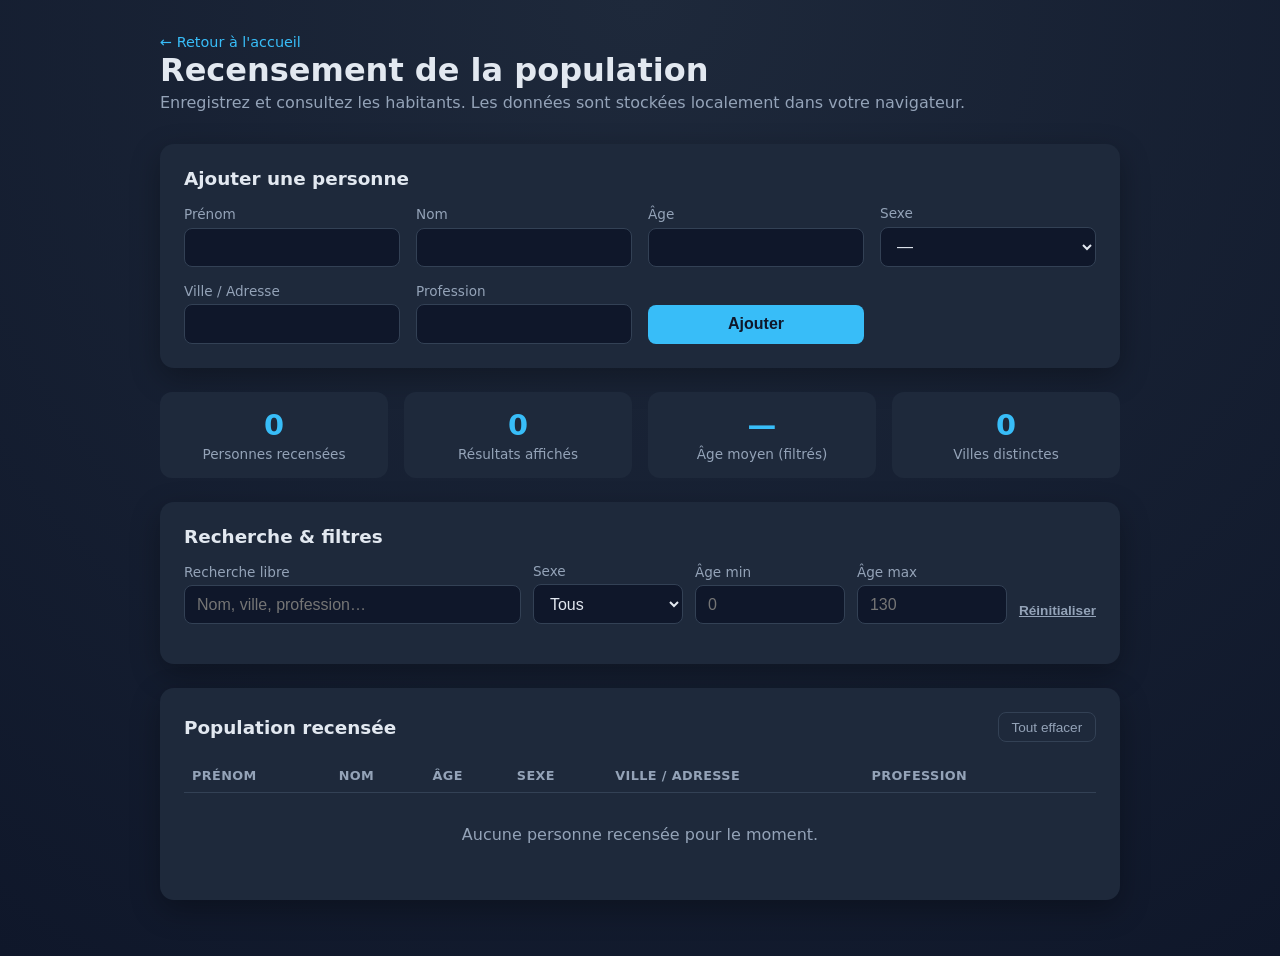
==== site/recensement.html @ 52215072 "Add search and filter to census app with live highlighting https://claude.ai/code/session_01UrPuHRsq" ====
<!doctype html>
<html lang="fr">
<head>
  <meta charset="utf-8">
  <meta name="viewport" content="width=device-width, initial-scale=1">
  <title>Recensement de la population</title>
  <style>
    :root {
      --bg: #0f172a;
      --card: #1e293b;
      --accent: #38bdf8;
      --text: #e2e8f0;
      --muted: #94a3b8;
      --danger: #f87171;
      --border: #334155;
    }
    * { box-sizing: border-box; }
    body {
      margin: 0;
      min-height: 100vh;
      font-family: system-ui, -apple-system, "Segoe UI", Roboto, sans-serif;
      background: radial-gradient(circle at top, #1e293b, var(--bg));
      color: var(--text);
      padding: 2rem 1rem;
    }
    .container { max-width: 960px; margin: 0 auto; }
    h1 { margin: 0 0 0.25rem; font-size: 2rem; }
    .subtitle { color: var(--muted); margin: 0 0 2rem; }
    a.back { color: var(--accent); text-decoration: none; font-size: 0.9rem; }
    a.back:hover { text-decoration: underline; }
    .card {
      background: var(--card);
      padding: 1.5rem;
      border-radius: 14px;
      box-shadow: 0 10px 30px rgba(0, 0, 0, 0.3);
      margin-bottom: 1.5rem;
    }
    .card h2 { margin: 0 0 1rem; font-size: 1.15rem; }
    form {
      display: grid;
      grid-template-columns: repeat(auto-fit, minmax(180px, 1fr));
      gap: 1rem;
      align-items: end;
    }
    .field { display: flex; flex-direction: column; gap: 0.35rem; }
    label { font-size: 0.85rem; color: var(--muted); }
    input, select {
      background: #0f172a;
      color: var(--text);
      border: 1px solid var(--border);
      padding: 0.6rem 0.75rem;
      font-size: 1rem;
      border-radius: 8px;
      outline: none;
      width: 100%;
    }
    input:focus, select:focus { border-color: var(--accent); }
    button {
      background: var(--accent);
      color: #0f172a;
      border: none;
      padding: 0.65rem 1.3rem;
      font-size: 1rem;
      font-weight: 600;
      border-radius: 8px;
      cursor: pointer;
      transition: transform 0.1s ease, filter 0.1s ease;
    }
    button:hover { filter: brightness(1.1); }
    button:active { transform: scale(0.97); }
    .stats { display: flex; gap: 1rem; flex-wrap: wrap; margin-bottom: 1.5rem; }
    .stat {
      background: var(--card);
      border-radius: 12px;
      padding: 1rem 1.25rem;
      flex: 1;
      min-width: 130px;
      text-align: center;
    }
    .stat .value { font-size: 1.8rem; font-weight: 700; color: var(--accent); }
    .stat .label { color: var(--muted); font-size: 0.85rem; margin-top: 0.25rem; }
    table { width: 100%; border-collapse: collapse; }
    th, td { text-align: left; padding: 0.6rem 0.5rem; border-bottom: 1px solid var(--border); font-size: 0.92rem; }
    th { color: var(--muted); font-weight: 600; font-size: 0.8rem; text-transform: uppercase; letter-spacing: 0.03em; }
    tr:last-child td { border-bottom: none; }
    .empty { color: var(--muted); text-align: center; padding: 2rem 0; }
    .del-btn {
      background: transparent;
      color: var(--danger);
      border: 1px solid var(--border);
      padding: 0.3rem 0.6rem;
      font-size: 0.8rem;
      font-weight: 500;
    }
    .del-btn:hover { border-color: var(--danger); filter: none; }
    .table-head { display: flex; justify-content: space-between; align-items: center; margin-bottom: 1rem; flex-wrap: wrap; gap: 0.5rem; }
    .table-wrap { overflow-x: auto; }
    .ghost { background: transparent; color: var(--muted); border: 1px solid var(--border); font-weight: 400; font-size: 0.85rem; padding: 0.4rem 0.8rem; }
    .ghost:hover { color: var(--danger); border-color: var(--danger); }
    .hidden { display: none; }
    .filters {
      display: flex;
      flex-wrap: wrap;
      gap: 0.75rem;
      align-items: flex-end;
      margin-bottom: 1rem;
    }
    .filters .field { flex: 1; min-width: 150px; }
    .filters .field.short { max-width: 120px; }
    .reset-link {
      background: transparent;
      border: none;
      color: var(--muted);
      font-size: 0.85rem;
      cursor: pointer;
      padding: 0.4rem 0;
      text-decoration: underline;
      align-self: flex-end;
    }
    .reset-link:hover { color: var(--text); filter: none; }
    .result-count { color: var(--muted); font-size: 0.85rem; }
    mark { background: rgba(56, 189, 248, 0.25); color: var(--accent); border-radius: 2px; }
  </style>
</head>
<body>
  <div class="container">
    <a class="back" href="index.html">&larr; Retour à l'accueil</a>
    <h1>Recensement de la population</h1>
    <p class="subtitle">Enregistrez et consultez les habitants. Les données sont stockées localement dans votre navigateur.</p>

    <div class="card">
      <h2>Ajouter une personne</h2>
      <form id="person-form">
        <div class="field">
          <label for="firstName">Prénom</label>
          <input id="firstName" type="text" maxlength="40" required>
        </div>
        <div class="field">
          <label for="lastName">Nom</label>
          <input id="lastName" type="text" maxlength="40" required>
        </div>
        <div class="field">
          <label for="age">Âge</label>
          <input id="age" type="number" min="0" max="130" required>
        </div>
        <div class="field">
          <label for="sex">Sexe</label>
          <select id="sex">
            <option value="">—</option>
            <option value="Femme">Femme</option>
            <option value="Homme">Homme</option>
            <option value="Autre">Autre</option>
          </select>
        </div>
        <div class="field">
          <label for="city">Ville / Adresse</label>
          <input id="city" type="text" maxlength="80">
        </div>
        <div class="field">
          <label for="job">Profession</label>
          <input id="job" type="text" maxlength="60">
        </div>
        <div class="field">
          <button type="submit">Ajouter</button>
        </div>
      </form>
    </div>

    <div class="stats" id="stats"></div>

    <div class="card">
      <h2 style="margin:0 0 1rem">Recherche &amp; filtres</h2>
      <div class="filters">
        <div class="field">
          <label for="search">Recherche libre</label>
          <input id="search" type="search" placeholder="Nom, ville, profession…">
        </div>
        <div class="field short">
          <label for="filter-sex">Sexe</label>
          <select id="filter-sex">
            <option value="">Tous</option>
            <option value="Femme">Femme</option>
            <option value="Homme">Homme</option>
            <option value="Autre">Autre</option>
          </select>
        </div>
        <div class="field short">
          <label for="age-min">Âge min</label>
          <input id="age-min" type="number" min="0" max="130" placeholder="0">
        </div>
        <div class="field short">
          <label for="age-max">Âge max</label>
          <input id="age-max" type="number" min="0" max="130" placeholder="130">
        </div>
        <button class="reset-link" id="reset-filters">Réinitialiser</button>
      </div>
    </div>

    <div class="card">
      <div class="table-head">
        <h2 style="margin:0">Population recensée <span class="result-count" id="result-count"></span></h2>
        <button class="ghost" id="clear-btn">Tout effacer</button>
      </div>
      <div class="table-wrap">
        <table>
          <thead>
            <tr>
              <th>Prénom</th>
              <th>Nom</th>
              <th>Âge</th>
              <th>Sexe</th>
              <th>Ville / Adresse</th>
              <th>Profession</th>
              <th></th>
            </tr>
          </thead>
          <tbody id="table-body"></tbody>
        </table>
      </div>
      <div class="empty hidden" id="empty-msg">Aucune personne recensée pour le moment.</div>
    </div>
  </div>

  <script>
    const STORAGE_KEY = "recensement:people";

    const form = document.getElementById("person-form");
    const tableBody = document.getElementById("table-body");
    const emptyMsg = document.getElementById("empty-msg");
    const statsEl = document.getElementById("stats");
    const clearBtn = document.getElementById("clear-btn");
    const resultCount = document.getElementById("result-count");
    const searchInput = document.getElementById("search");
    const filterSex = document.getElementById("filter-sex");
    const ageMin = document.getElementById("age-min");
    const ageMax = document.getElementById("age-max");
    const resetFiltersBtn = document.getElementById("reset-filters");

    const fields = {
      firstName: document.getElementById("firstName"),
      lastName: document.getElementById("lastName"),
      age: document.getElementById("age"),
      sex: document.getElementById("sex"),
      city: document.getElementById("city"),
      job: document.getElementById("job"),
    };

    function load() {
      try {
        return JSON.parse(localStorage.getItem(STORAGE_KEY)) || [];
      } catch {
        return [];
      }
    }

    function save(people) {
      localStorage.setItem(STORAGE_KEY, JSON.stringify(people));
    }

    function escapeHtml(str) {
      return String(str ?? "").replace(/[&<>"']/g, (c) => (
        { "&": "&amp;", "<": "&lt;", ">": "&gt;", '"': "&quot;", "'": "&#39;" }[c]
      ));
    }

    function highlight(str, term) {
      if (!term) return escapeHtml(str);
      const escaped = escapeHtml(str);
      const escapedTerm = term.replace(/[.*+?^${}()|[\]\\]/g, "\\$&");
      return escaped.replace(new RegExp(`(${escapedTerm})`, "gi"), "<mark>$1</mark>");
    }

    function applyFilters(people) {
      const term = searchInput.value.trim().toLowerCase();
      const sex = filterSex.value;
      const min = ageMin.value !== "" ? Number(ageMin.value) : null;
      const max = ageMax.value !== "" ? Number(ageMax.value) : null;

      return people.filter((p) => {
        if (sex && p.sex !== sex) return false;
        const age = Number(p.age);
        if (min !== null && age < min) return false;
        if (max !== null && age > max) return false;
        if (term) {
          const haystack = [p.firstName, p.lastName, p.city, p.job].join(" ").toLowerCase();
          if (!haystack.includes(term)) return false;
        }
        return true;
      });
    }

    function render() {
      const all = load();
      const filtered = applyFilters(all);
      const term = searchInput.value.trim();

      tableBody.innerHTML = "";

      if (filtered.length === 0) {
        emptyMsg.textContent = all.length === 0
          ? "Aucune personne recensée pour le moment."
          : "Aucun résultat ne correspond aux filtres.";
        emptyMsg.classList.remove("hidden");
      } else {
        emptyMsg.classList.add("hidden");
        filtered.forEach((p) => {
          const tr = document.createElement("tr");
          tr.innerHTML = `
            <td>${highlight(p.firstName, term)}</td>
            <td>${highlight(p.lastName, term)}</td>
            <td>${escapeHtml(p.age)}</td>
            <td>${escapeHtml(p.sex) || "—"}</td>
            <td>${highlight(p.city, term)}</td>
            <td>${highlight(p.job, term)}</td>
            <td><button class="del-btn" data-id="${p.id}">Supprimer</button></td>
          `;
          tableBody.appendChild(tr);
        });
      }

      resultCount.textContent = all.length > 0
        ? `— ${filtered.length} / ${all.length}`
        : "";

      renderStats(filtered, all.length);
    }

    function renderStats(people, total) {
      const ages = people.map((p) => Number(p.age)).filter((a) => !isNaN(a));
      const avgAge = ages.length ? Math.round(ages.reduce((s, a) => s + a, 0) / ages.length) : "—";
      const cities = new Set(people.map((p) => (p.city || "").trim().toLowerCase()).filter(Boolean));

      statsEl.innerHTML = `
        <div class="stat"><div class="value">${total}</div><div class="label">Personnes recensées</div></div>
        <div class="stat"><div class="value">${people.length}</div><div class="label">Résultats affichés</div></div>
        <div class="stat"><div class="value">${avgAge}</div><div class="label">Âge moyen (filtrés)</div></div>
        <div class="stat"><div class="value">${cities.size}</div><div class="label">Villes distinctes</div></div>
      `;
    }

    [searchInput, filterSex, ageMin, ageMax].forEach((el) =>
      el.addEventListener("input", render)
    );

    resetFiltersBtn.addEventListener("click", () => {
      searchInput.value = "";
      filterSex.value = "";
      ageMin.value = "";
      ageMax.value = "";
      render();
    });

    form.addEventListener("submit", (e) => {
      e.preventDefault();
      const person = {
        id: Date.now().toString(36) + Math.random().toString(36).slice(2, 6),
        firstName: fields.firstName.value.trim(),
        lastName: fields.lastName.value.trim(),
        age: fields.age.value.trim(),
        sex: fields.sex.value,
        city: fields.city.value.trim(),
        job: fields.job.value.trim(),
      };
      if (!person.firstName || !person.lastName || !person.age) return;

      const people = load();
      people.push(person);
      save(people);
      form.reset();
      fields.firstName.focus();
      render();
    });

    tableBody.addEventListener("click", (e) => {
      const btn = e.target.closest(".del-btn");
      if (!btn) return;
      const id = btn.dataset.id;
      save(load().filter((p) => p.id !== id));
      render();
    });

    clearBtn.addEventListener("click", () => {
      if (load().length === 0) return;
      if (confirm("Effacer tout le recensement ? Cette action est irréversible.")) {
        save([]);
        render();
      }
    });

    render();
  </script>
</body>
</html>
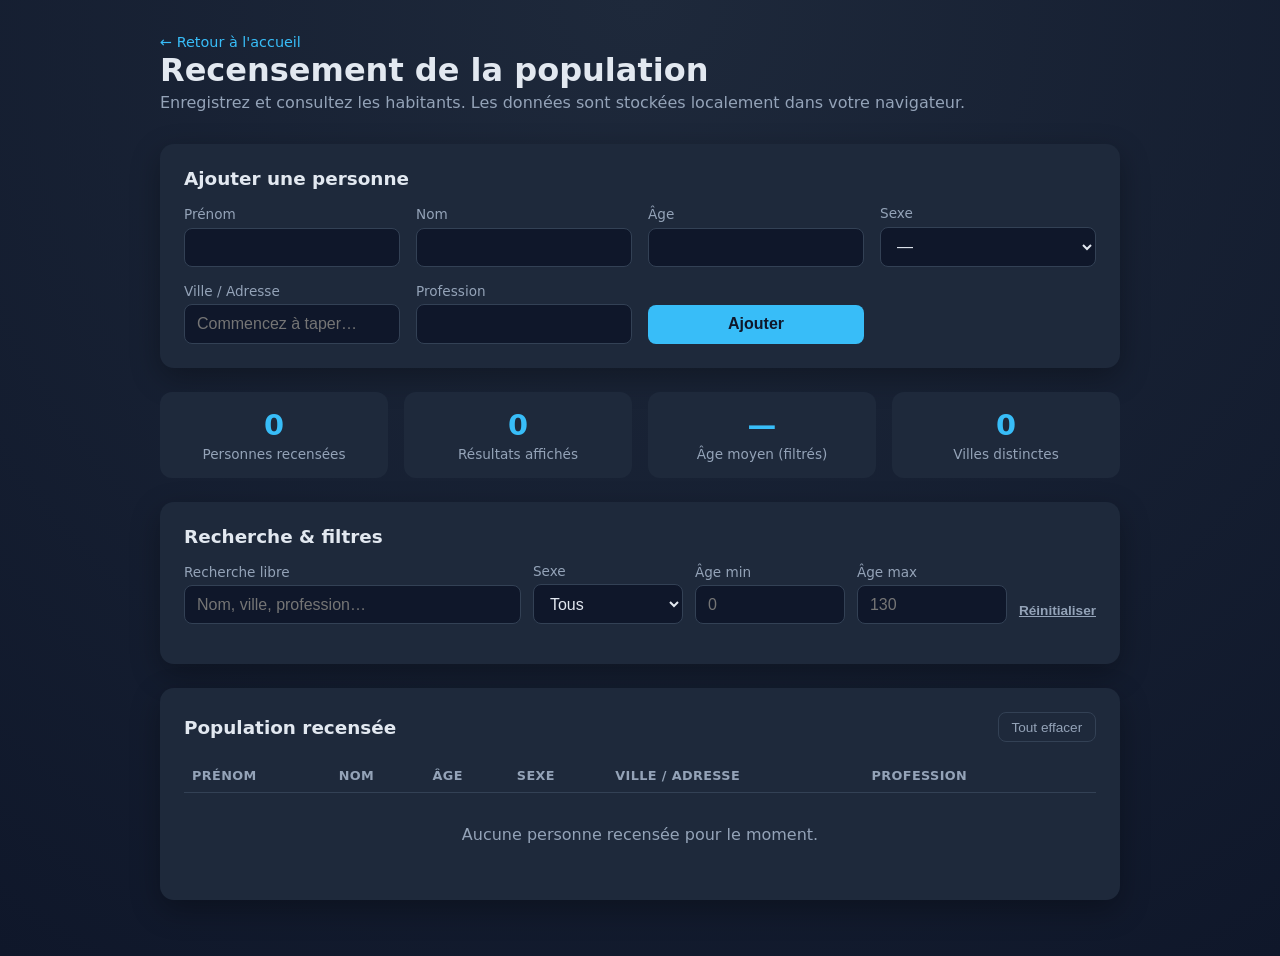
==== commit d438ef0d: "Add address autocomplete using French government API (data.gouv.fr) https://claude.ai/code/session_0" ====
--- a/site/recensement.html
+++ b/site/recensement.html
@@ -120,6 +120,32 @@
     .reset-link:hover { color: var(--text); filter: none; }
     .result-count { color: var(--muted); font-size: 0.85rem; }
     mark { background: rgba(56, 189, 248, 0.25); color: var(--accent); border-radius: 2px; }
+    .autocomplete-wrap { position: relative; }
+    .autocomplete-list {
+      position: absolute;
+      top: calc(100% + 4px);
+      left: 0; right: 0;
+      background: #1e293b;
+      border: 1px solid var(--border);
+      border-radius: 8px;
+      z-index: 200;
+      list-style: none;
+      margin: 0; padding: 0.25rem 0;
+      max-height: 220px;
+      overflow-y: auto;
+      box-shadow: 0 8px 24px rgba(0, 0, 0, 0.45);
+    }
+    .autocomplete-list li {
+      padding: 0.5rem 0.75rem;
+      cursor: pointer;
+      font-size: 0.9rem;
+      line-height: 1.3;
+    }
+    .autocomplete-list li:hover,
+    .autocomplete-list li.ac-active {
+      background: rgba(56, 189, 248, 0.15);
+      color: var(--accent);
+    }
   </style>
 </head>
 <body>
@@ -154,7 +180,10 @@
         </div>
         <div class="field">
           <label for="city">Ville / Adresse</label>
-          <input id="city" type="text" maxlength="80">
+          <div class="autocomplete-wrap">
+            <input id="city" type="text" maxlength="120" autocomplete="off" placeholder="Commencez à taper…">
+            <ul class="autocomplete-list hidden" id="city-suggestions" role="listbox"></ul>
+          </div>
         </div>
         <div class="field">
           <label for="job">Profession</label>
@@ -367,6 +396,7 @@
       people.push(person);
       save(people);
       form.reset();
+      closeSuggestions();
       fields.firstName.focus();
       render();
     });
@@ -387,6 +417,80 @@
       }
     });
 
+    // --- Autocomplétion adresse (API Adresse data.gouv.fr) ---
+    const cityInput = fields.city;
+    const suggestionsEl = document.getElementById("city-suggestions");
+    let acTimer = null;
+    let acIndex = -1;
+
+    function closeSuggestions() {
+      suggestionsEl.classList.add("hidden");
+      suggestionsEl.innerHTML = "";
+      acIndex = -1;
+    }
+
+    function setActive(items, index) {
+      items.forEach((li, i) => li.classList.toggle("ac-active", i === index));
+    }
+
+    function showSuggestions(labels) {
+      suggestionsEl.innerHTML = "";
+      if (!labels.length) { closeSuggestions(); return; }
+      labels.forEach((label) => {
+        const li = document.createElement("li");
+        li.textContent = label;
+        li.setAttribute("role", "option");
+        li.addEventListener("mousedown", (e) => {
+          e.preventDefault();
+          cityInput.value = label;
+          closeSuggestions();
+        });
+        suggestionsEl.appendChild(li);
+      });
+      suggestionsEl.classList.remove("hidden");
+      acIndex = -1;
+    }
+
+    cityInput.addEventListener("input", () => {
+      clearTimeout(acTimer);
+      const q = cityInput.value.trim();
+      if (q.length < 3) { closeSuggestions(); return; }
+      acTimer = setTimeout(async () => {
+        try {
+          const url = `https://api-adresse.data.gouv.fr/search/?q=${encodeURIComponent(q)}&limit=6`;
+          const res = await fetch(url);
+          if (!res.ok) return;
+          const data = await res.json();
+          showSuggestions(data.features.map((f) => f.properties.label));
+        } catch { /* API indisponible : on laisse la saisie libre */ }
+      }, 300);
+    });
+
+    cityInput.addEventListener("keydown", (e) => {
+      const items = [...suggestionsEl.querySelectorAll("li")];
+      if (!items.length || suggestionsEl.classList.contains("hidden")) return;
+      if (e.key === "ArrowDown") {
+        e.preventDefault();
+        acIndex = (acIndex + 1) % items.length;
+        setActive(items, acIndex);
+      } else if (e.key === "ArrowUp") {
+        e.preventDefault();
+        acIndex = (acIndex - 1 + items.length) % items.length;
+        setActive(items, acIndex);
+      } else if (e.key === "Enter" && acIndex >= 0) {
+        e.preventDefault();
+        cityInput.value = items[acIndex].textContent;
+        closeSuggestions();
+      } else if (e.key === "Escape") {
+        closeSuggestions();
+      }
+    });
+
+    cityInput.addEventListener("blur", () => setTimeout(closeSuggestions, 150));
+    document.addEventListener("click", (e) => {
+      if (!e.target.closest(".autocomplete-wrap")) closeSuggestions();
+    });
+
     render();
   </script>
 </body>
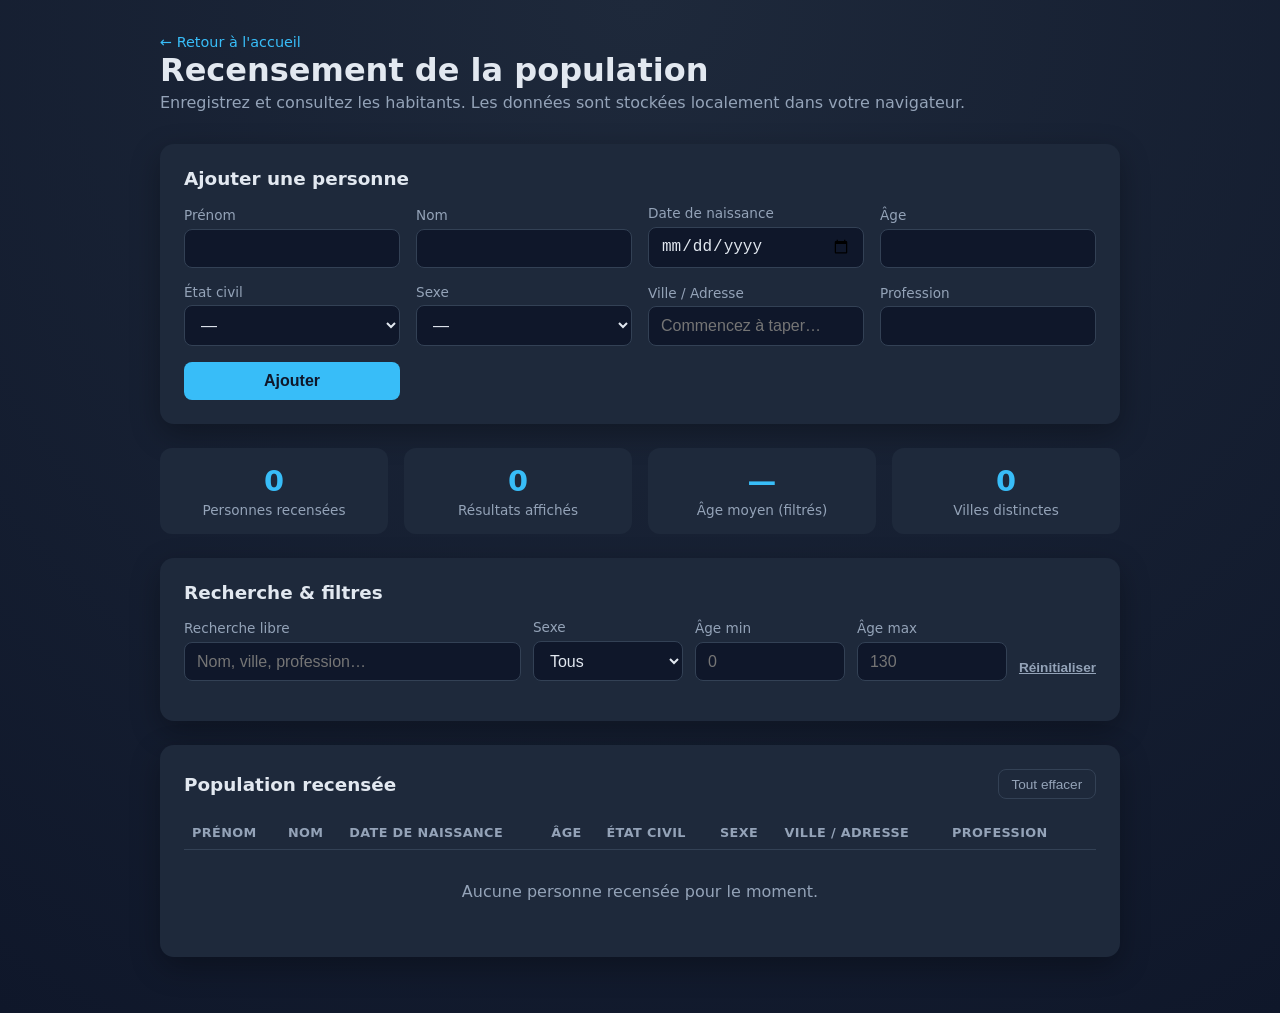
==== commit d6e3c010: "Add date of birth (with auto-age calc) and marital status fields https://claude.ai/code/session_01Ur" ====
--- a/site/recensement.html
+++ b/site/recensement.html
@@ -166,8 +166,24 @@
           <input id="lastName" type="text" maxlength="40" required>
         </div>
         <div class="field">
+          <label for="dob">Date de naissance</label>
+          <input id="dob" type="date" max="">
+        </div>
+        <div class="field">
           <label for="age">Âge</label>
           <input id="age" type="number" min="0" max="130" required>
+        </div>
+        <div class="field">
+          <label for="civil">État civil</label>
+          <select id="civil">
+            <option value="">—</option>
+            <option value="Célibataire">Célibataire</option>
+            <option value="Marié(e)">Marié(e)</option>
+            <option value="En union civile">En union civile</option>
+            <option value="Divorcé(e)">Divorcé(e)</option>
+            <option value="Séparé(e)">Séparé(e)</option>
+            <option value="Veuf / Veuve">Veuf / Veuve</option>
+          </select>
         </div>
         <div class="field">
           <label for="sex">Sexe</label>
@@ -187,7 +203,7 @@
         </div>
         <div class="field">
           <label for="job">Profession</label>
-          <input id="job" type="text" maxlength="60">
+          <input id="job" type="text" maxlength="60" list="professions-list" autocomplete="off">
         </div>
         <div class="field">
           <button type="submit">Ajouter</button>
@@ -236,7 +252,9 @@
             <tr>
               <th>Prénom</th>
               <th>Nom</th>
+              <th>Date de naissance</th>
               <th>Âge</th>
+              <th>État civil</th>
               <th>Sexe</th>
               <th>Ville / Adresse</th>
               <th>Profession</th>
@@ -250,6 +268,80 @@
     </div>
   </div>
 
+  <datalist id="professions-list">
+    <!-- Santé -->
+    <option value="Médecin généraliste">
+    <option value="Médecin spécialiste">
+    <option value="Infirmier / Infirmière">
+    <option value="Pharmacien / Pharmacienne">
+    <option value="Dentiste">
+    <option value="Kinésithérapeute">
+    <option value="Psychologue">
+    <option value="Psychothérapeute">
+    <option value="Vétérinaire">
+    <option value="Aide-soignant / Aide-soignante">
+    <!-- Éducation -->
+    <option value="Enseignant / Enseignante">
+    <option value="Professeur / Professeure">
+    <option value="Éducateur / Éducatrice">
+    <option value="Assistant / Assistante social(e)">
+    <option value="Étudiant / Étudiante">
+    <!-- Ingénierie & technique -->
+    <option value="Ingénieur / Ingénieure">
+    <option value="Technicien / Technicienne">
+    <option value="Développeur / Développeuse informatique">
+    <option value="Architecte">
+    <option value="Électricien / Électricienne">
+    <option value="Plombier / Plombière">
+    <option value="Menuisier / Menuisière">
+    <option value="Maçon / Maçonne">
+    <option value="Mécanicien / Mécanicienne">
+    <!-- Gestion & finance -->
+    <option value="Comptable">
+    <option value="Analyste financier / Analyste financière">
+    <option value="Directeur / Directrice">
+    <option value="Chef de projet">
+    <option value="Consultant / Consultante">
+    <option value="Employé de banque">
+    <option value="Gestionnaire RH">
+    <option value="Manager">
+    <!-- Droit & administration -->
+    <option value="Avocat / Avocate">
+    <option value="Notaire">
+    <option value="Fonctionnaire">
+    <option value="Secrétaire">
+    <option value="Assistant administratif / Assistante administrative">
+    <!-- Commerce & services -->
+    <option value="Commercial / Commerciale">
+    <option value="Employé de commerce">
+    <option value="Vendeur / Vendeuse">
+    <option value="Agent immobilier / Agente immobilière">
+    <option value="Chauffeur / Chauffeuse">
+    <option value="Logisticien / Logisticienne">
+    <!-- Arts, médias & communication -->
+    <option value="Graphiste">
+    <option value="Designer">
+    <option value="Journaliste">
+    <option value="Photographe">
+    <option value="Traducteur / Traductrice">
+    <option value="Communicant / Communicante">
+    <!-- Artisanat & restauration -->
+    <option value="Cuisinier / Cuisinière">
+    <option value="Boulanger / Boulangère">
+    <option value="Coiffeur / Coiffeuse">
+    <option value="Serveur / Serveuse">
+    <option value="Agriculteur / Agricultrice">
+    <!-- Sécurité & défense -->
+    <option value="Policier / Policière">
+    <option value="Pompier / Pompière">
+    <option value="Agent de sécurité">
+    <option value="Militaire">
+    <!-- Autres -->
+    <option value="Retraité / Retraitée">
+    <option value="Sans emploi">
+    <option value="Indépendant / Indépendante">
+  </datalist>
+
   <script>
     const STORAGE_KEY = "recensement:people";
 
@@ -268,11 +360,37 @@
     const fields = {
       firstName: document.getElementById("firstName"),
       lastName: document.getElementById("lastName"),
+      dob: document.getElementById("dob"),
       age: document.getElementById("age"),
+      civil: document.getElementById("civil"),
       sex: document.getElementById("sex"),
       city: document.getElementById("city"),
       job: document.getElementById("job"),
     };
+
+    // Limite le calendrier à aujourd'hui
+    fields.dob.max = new Date().toISOString().slice(0, 10);
+
+    function calcAge(dob) {
+      if (!dob) return null;
+      const today = new Date();
+      const birth = new Date(dob);
+      let age = today.getFullYear() - birth.getFullYear();
+      const m = today.getMonth() - birth.getMonth();
+      if (m < 0 || (m === 0 && today.getDate() < birth.getDate())) age--;
+      return age >= 0 ? age : 0;
+    }
+
+    function formatDob(dob) {
+      if (!dob) return "—";
+      const [y, m, d] = dob.split("-");
+      return `${d}.${m}.${y}`;
+    }
+
+    fields.dob.addEventListener("input", () => {
+      const age = calcAge(fields.dob.value);
+      if (age !== null) fields.age.value = age;
+    });
 
     function load() {
       try {
@@ -337,7 +455,9 @@
           tr.innerHTML = `
             <td>${highlight(p.firstName, term)}</td>
             <td>${highlight(p.lastName, term)}</td>
+            <td>${formatDob(p.dob)}</td>
             <td>${escapeHtml(p.age)}</td>
+            <td>${escapeHtml(p.civil) || "—"}</td>
             <td>${escapeHtml(p.sex) || "—"}</td>
             <td>${highlight(p.city, term)}</td>
             <td>${highlight(p.job, term)}</td>
@@ -385,7 +505,9 @@
         id: Date.now().toString(36) + Math.random().toString(36).slice(2, 6),
         firstName: fields.firstName.value.trim(),
         lastName: fields.lastName.value.trim(),
+        dob: fields.dob.value,
         age: fields.age.value.trim(),
+        civil: fields.civil.value,
         sex: fields.sex.value,
         city: fields.city.value.trim(),
         job: fields.job.value.trim(),
@@ -457,11 +579,22 @@
       if (q.length < 3) { closeSuggestions(); return; }
       acTimer = setTimeout(async () => {
         try {
-          const url = `https://api-adresse.data.gouv.fr/search/?q=${encodeURIComponent(q)}&limit=6`;
+          // Photon (OpenStreetMap) — bbox restreint à la Suisse
+          const bbox = "5.9559,45.8180,10.4923,47.8084";
+          const url = `https://photon.komoot.io/api/?q=${encodeURIComponent(q)}&limit=6&lang=fr&bbox=${bbox}`;
           const res = await fetch(url);
           if (!res.ok) return;
           const data = await res.json();
-          showSuggestions(data.features.map((f) => f.properties.label));
+          const labels = data.features.map((f) => {
+            const p = f.properties;
+            const street = [p.street, p.housenumber].filter(Boolean).join(" ");
+            const locality = [p.postcode, p.city || p.county].filter(Boolean).join(" ");
+            return [p.name !== street ? p.name : null, street, locality]
+              .filter(Boolean)
+              .filter((v, i, a) => a.indexOf(v) === i)
+              .join(", ");
+          }).filter(Boolean);
+          showSuggestions(labels);
         } catch { /* API indisponible : on laisse la saisie libre */ }
       }, 300);
     });
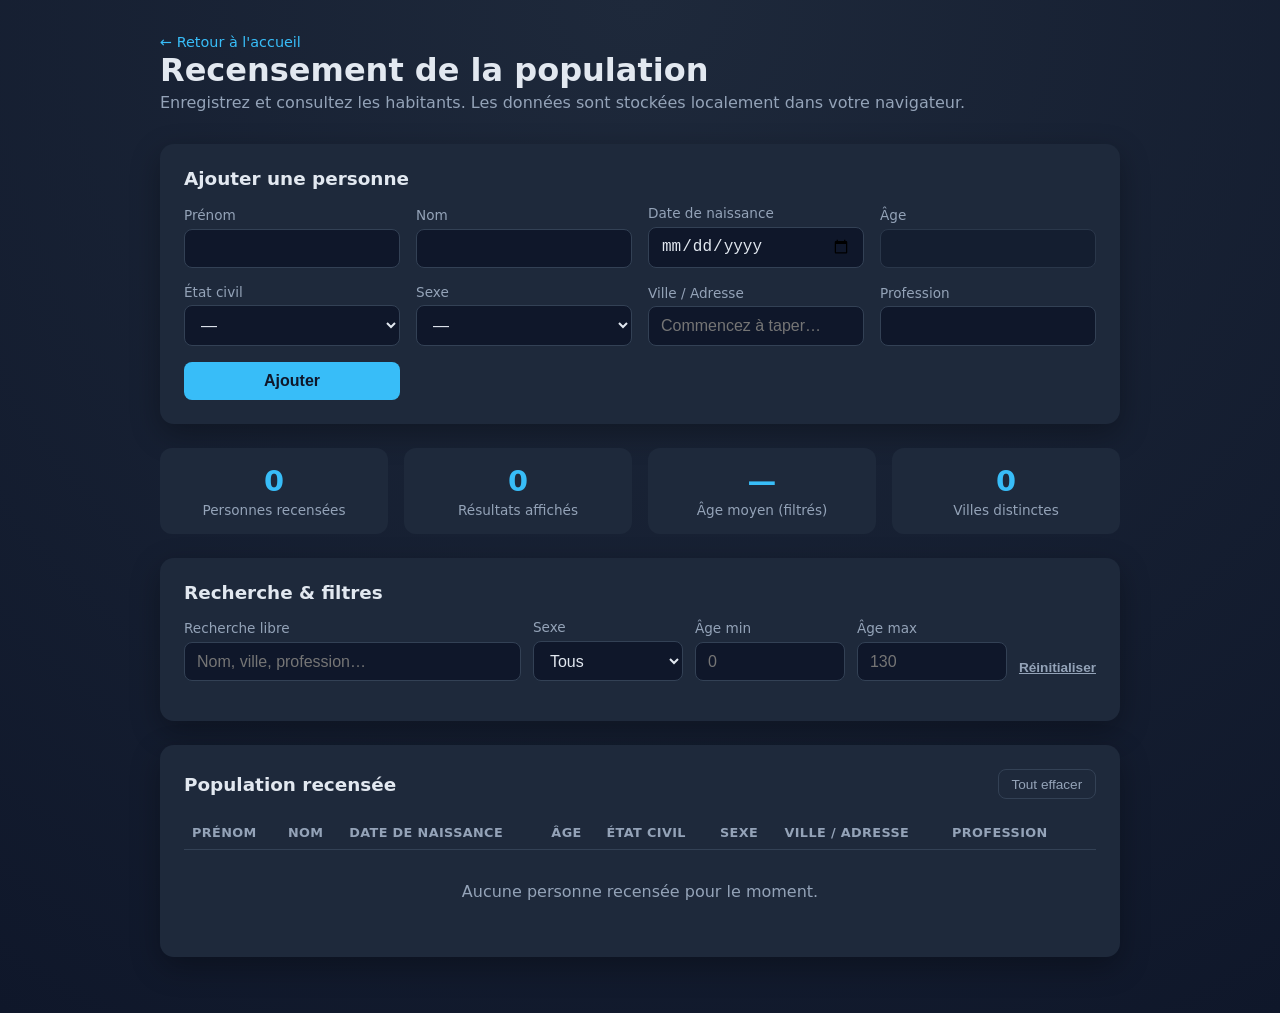
==== commit 3fbb6235: "Make age field read-only, derived from date of birth https://claude.ai/code/session_01UrPuHRsqYnM6CG" ====
--- a/site/recensement.html
+++ b/site/recensement.html
@@ -55,6 +55,7 @@
       width: 100%;
     }
     input:focus, select:focus { border-color: var(--accent); }
+    input[readonly] { opacity: 0.6; cursor: default; }
     button {
       background: var(--accent);
       color: #0f172a;
@@ -167,11 +168,11 @@
         </div>
         <div class="field">
           <label for="dob">Date de naissance</label>
-          <input id="dob" type="date" max="">
+          <input id="dob" type="date" max="" required>
         </div>
         <div class="field">
           <label for="age">Âge</label>
-          <input id="age" type="number" min="0" max="130" required>
+          <input id="age" type="number" min="0" max="130" readonly>
         </div>
         <div class="field">
           <label for="civil">État civil</label>
@@ -512,7 +513,7 @@
         city: fields.city.value.trim(),
         job: fields.job.value.trim(),
       };
-      if (!person.firstName || !person.lastName || !person.age) return;
+      if (!person.firstName || !person.lastName || !person.dob) return;
 
       const people = load();
       people.push(person);
